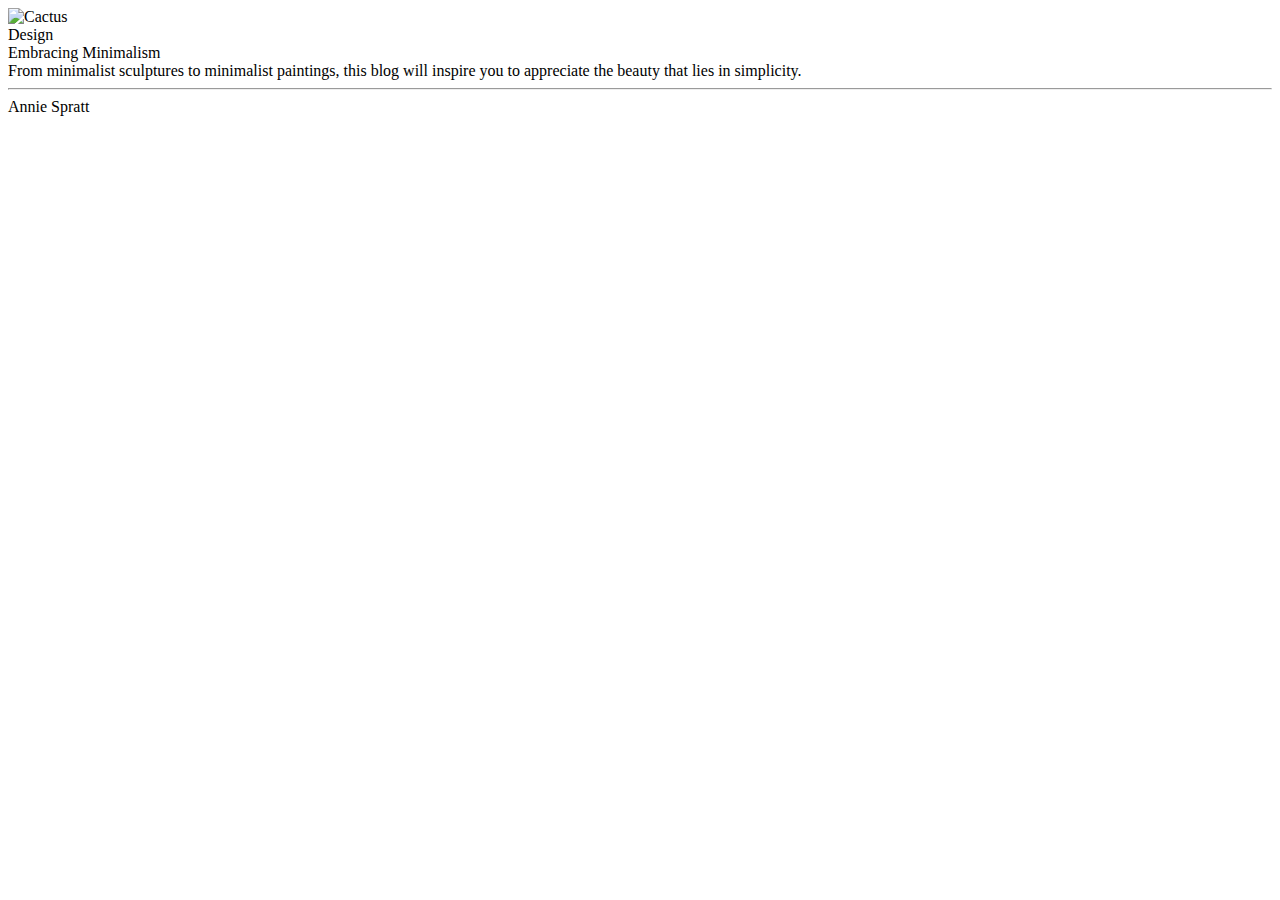
==== Minimal Blog Card/index.html @ 2833ab8c "Create index.html" ====
<!DOCTYPE html>
 <html>
    <head>
        <title>Minimal Blog Card</title>
        <link rel="stylesheet" href="style.css">
        <link rel="preconnect" href="https://fonts.googleapis.com">
        <link rel="preconnect" href="https://fonts.gstatic.com" crossorigin>
        <link href="https://fonts.googleapis.com/css2?family=Sora:wght@100..800&display=swap" rel="stylesheet">
    </head>
    <body>
        <div class="card rounded">
            <img src="../minimal-blog-card/cactus_img.jpg" alt="Cactus" class="thumbnail item rounded">
            <div class="tag item rounded">
                <div class="tag-text">Design</div>
            </div>
            <div class="content item">
                <div class="title">Embracing Minimalism</div>
                <div class="preview gray">From minimalist sculptures to minimalist paintings, this blog will inspire you to appreciate the beauty that lies in simplicity.</div>
            </div>
            <hr>
            <div class="author item gray">Annie Spratt</div>
        </div>
    </body>
 </html>
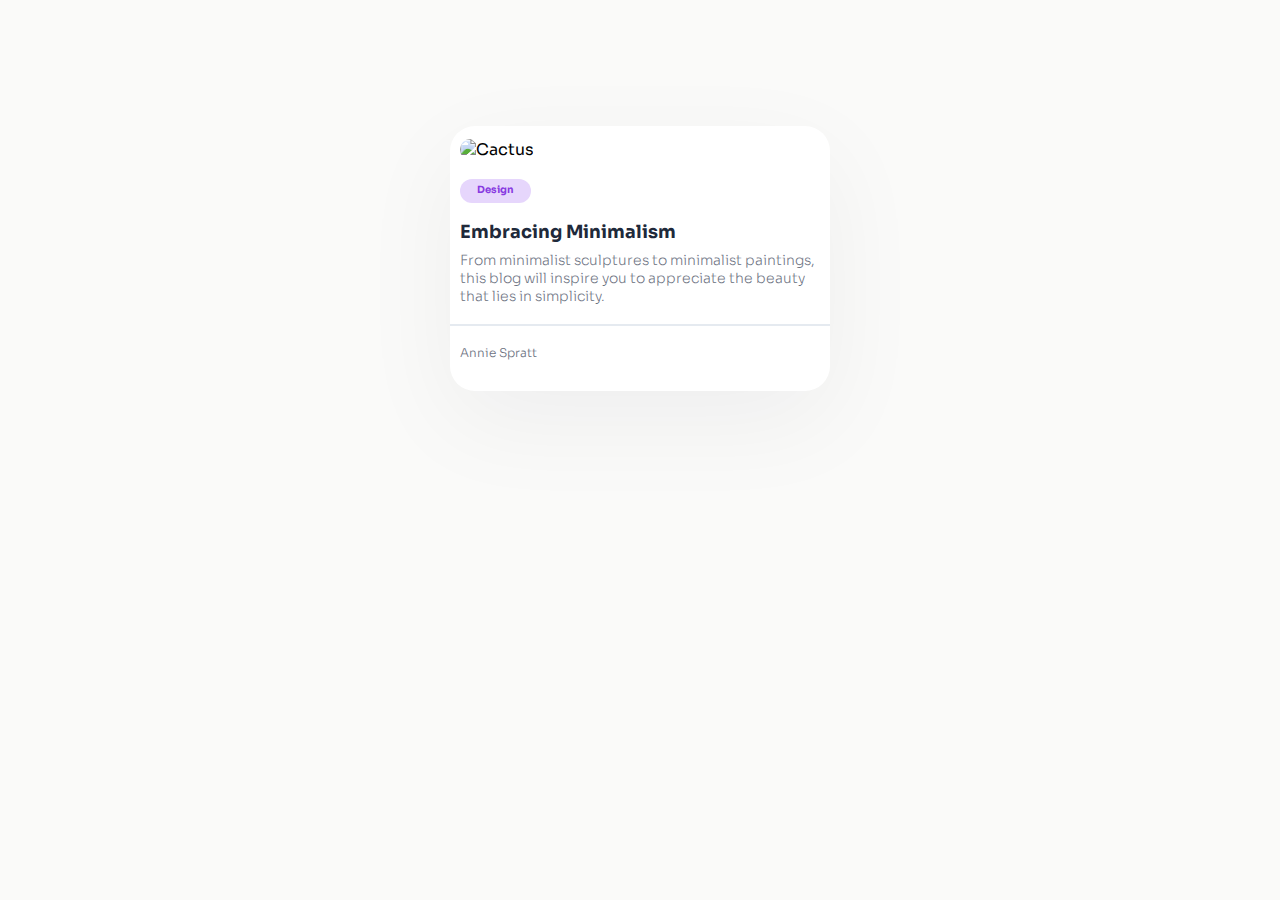
==== commit 6dd95302: "Update index.html" ====
--- a/Minimal Blog Card/index.html
+++ b/Minimal Blog Card/index.html
@@ -9,7 +9,7 @@
     </head>
     <body>
         <div class="card rounded">
-            <img src="../minimal-blog-card/cactus_img.jpg" alt="Cactus" class="thumbnail item rounded">
+            <img src="/minimal-blog-card/cactus_img.jpg" alt="Cactus" class="thumbnail item rounded">
             <div class="tag item rounded">
                 <div class="tag-text">Design</div>
             </div>
--- a/Minimal Blog Card/style.css
+++ b/Minimal Blog Card/style.css
@@ -0,0 +1,64 @@
+ body {
+    background-color: #FAFAF9;
+    font-family: "Sora", sans-serif;
+ }
+
+ .card {
+    background-color: #FFFFFF;
+    width: 30%;
+    height: 100%;
+    padding: 1% 0 1% 0;
+    margin: 10% 35% 10% 35%;
+    box-shadow: 0px 30px 100px 0px rgba(17, 23, 41, 0.05);
+ }
+
+ img {
+    width: 95%;
+    height: 50%;
+ }
+
+ .rounded {
+    border: none;
+    border-radius: 25px;
+ }
+
+ .tag {
+    width: 4rem;
+    height: 1rem;
+    background-color: #E6D6FC;
+    color: #883AE1;
+    font-size: 0.625rem;
+    font-weight: bold;
+    text-align: center;
+    padding: 1%;
+ }
+
+ .item {
+   margin: 0 2.5% 5% 2.5%;
+ }
+
+ .title {
+  font-size: 1.125rem;
+  font-weight: 700;
+  color: #20293A;
+  margin: 0 0 2% 0;;
+ }
+
+ .preview {
+   font-size: 0.875rem;
+   font-weight: 250;
+ }
+
+ .gray {
+  color: #6C727F;
+ }
+
+ hr {
+  border: 0.2px solid #E5EAF0;
+  margin: 0 0 5% 0;
+ }
+
+ .author {
+   font-size: 0.75rem;
+   font-weight: 300;
+ }
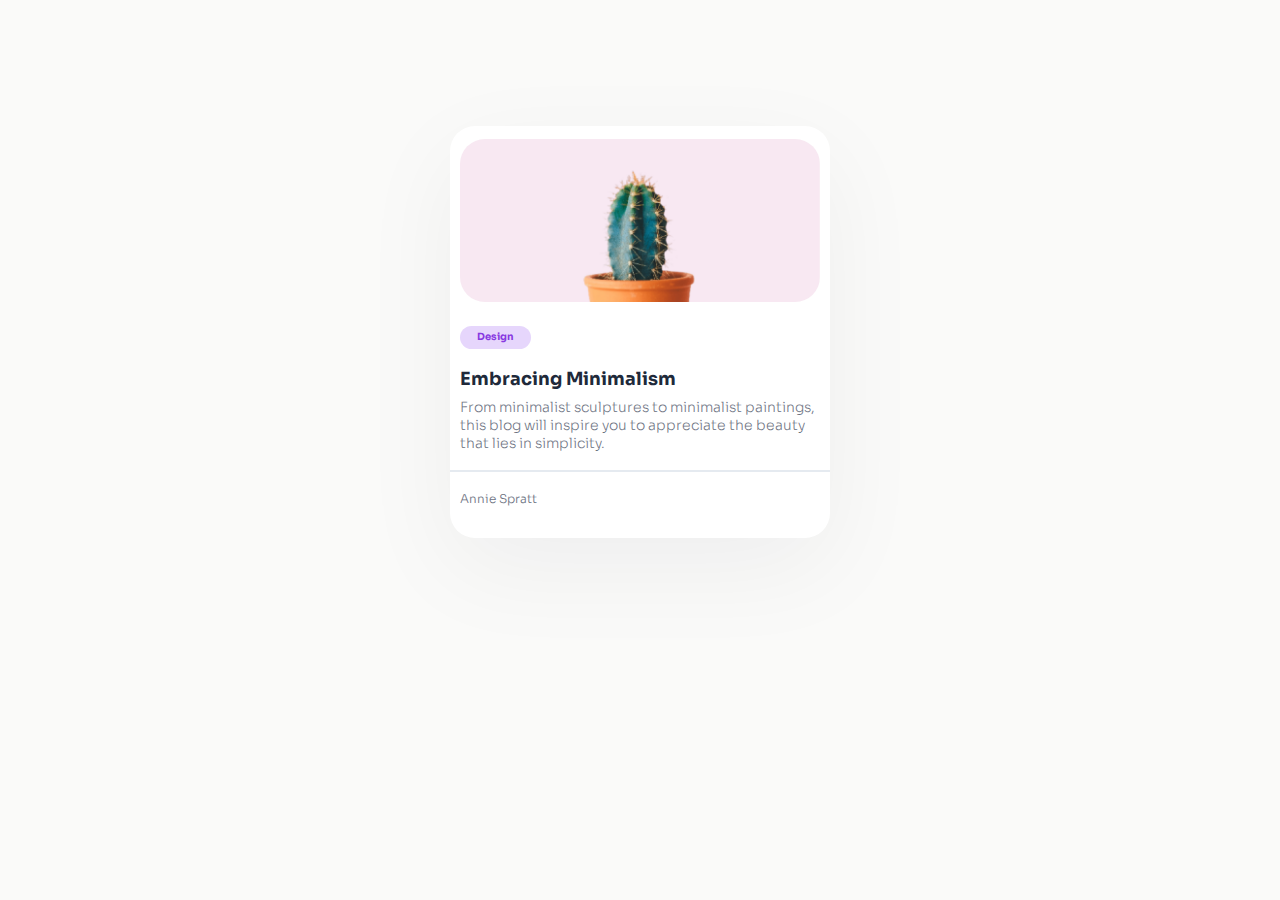
==== commit 2a553ebe: "Update index.html" ====
--- a/Minimal Blog Card/index.html
+++ b/Minimal Blog Card/index.html
@@ -9,7 +9,7 @@
     </head>
     <body>
         <div class="card rounded">
-            <img src="/minimal-blog-card/cactus_img.jpg" alt="Cactus" class="thumbnail item rounded">
+            <img src="cactus_img.jpg" alt="Cactus" class="thumbnail item rounded">
             <div class="tag item rounded">
                 <div class="tag-text">Design</div>
             </div>
